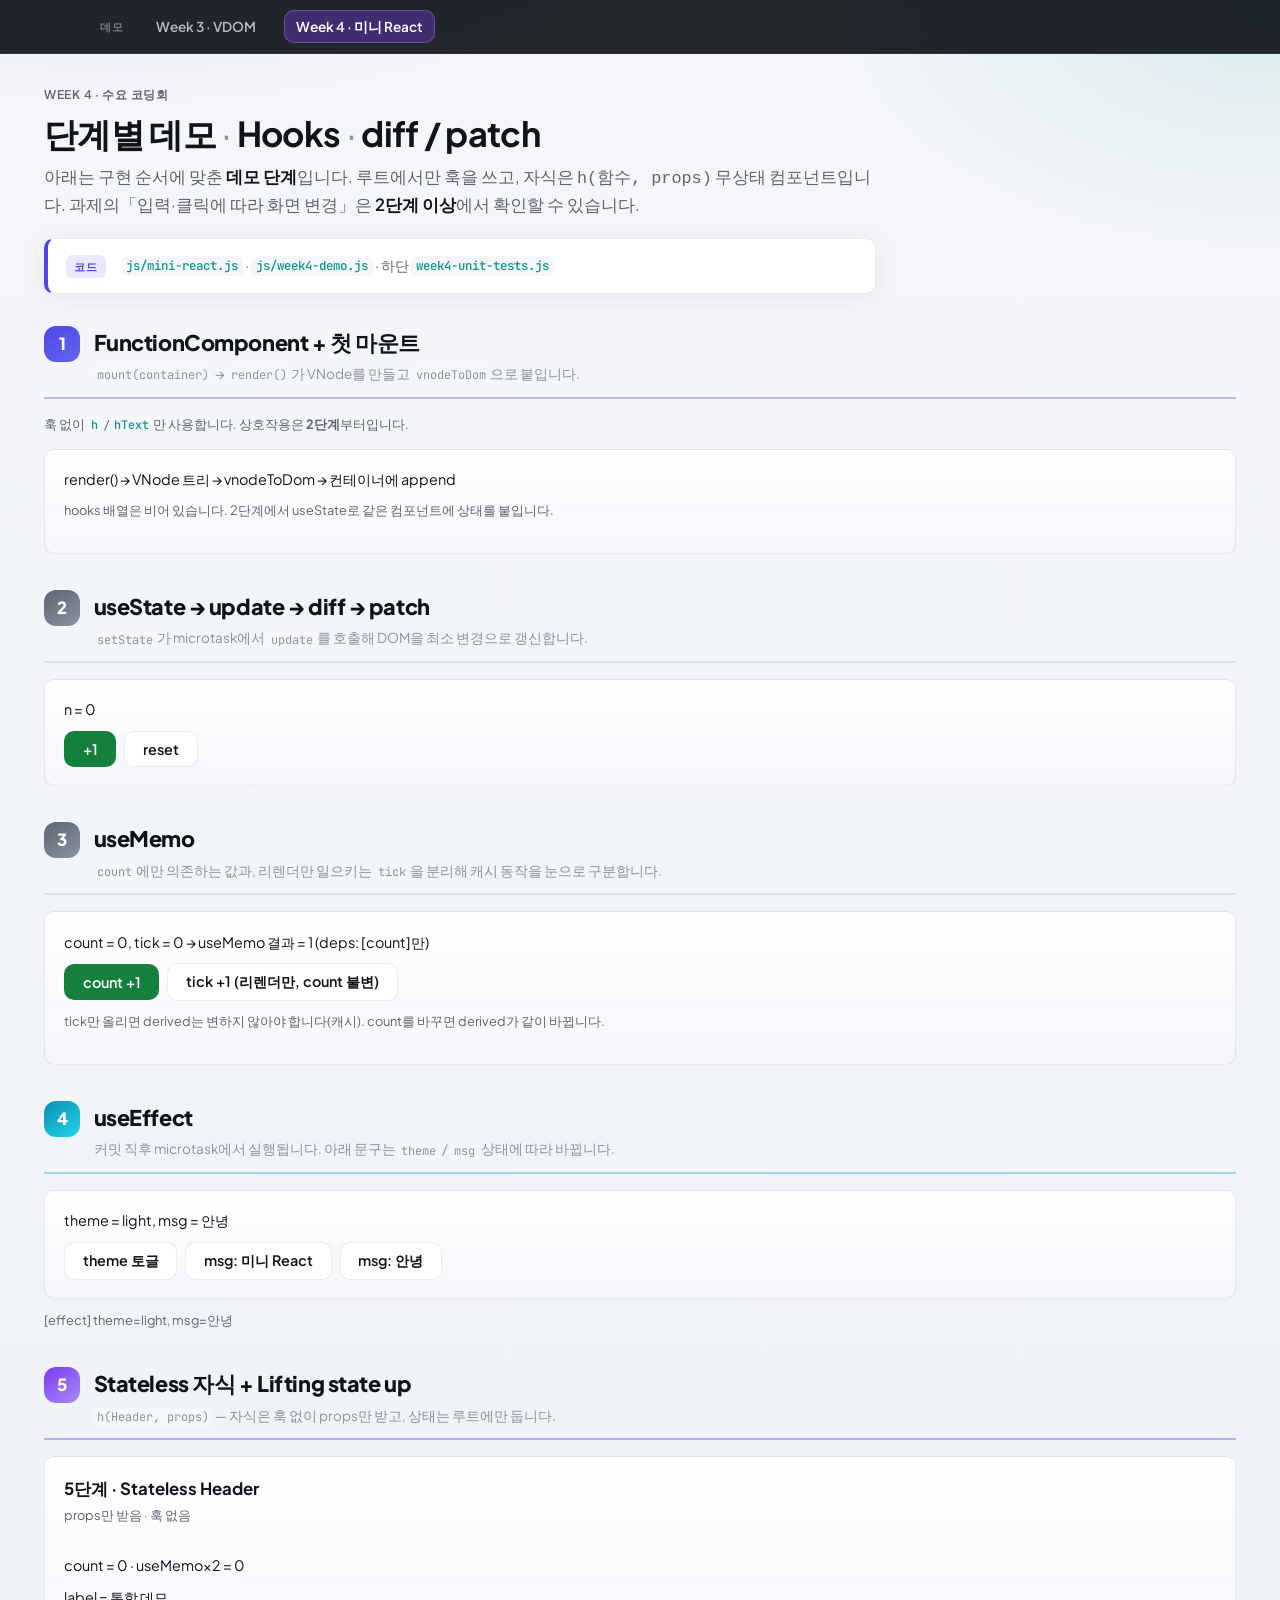
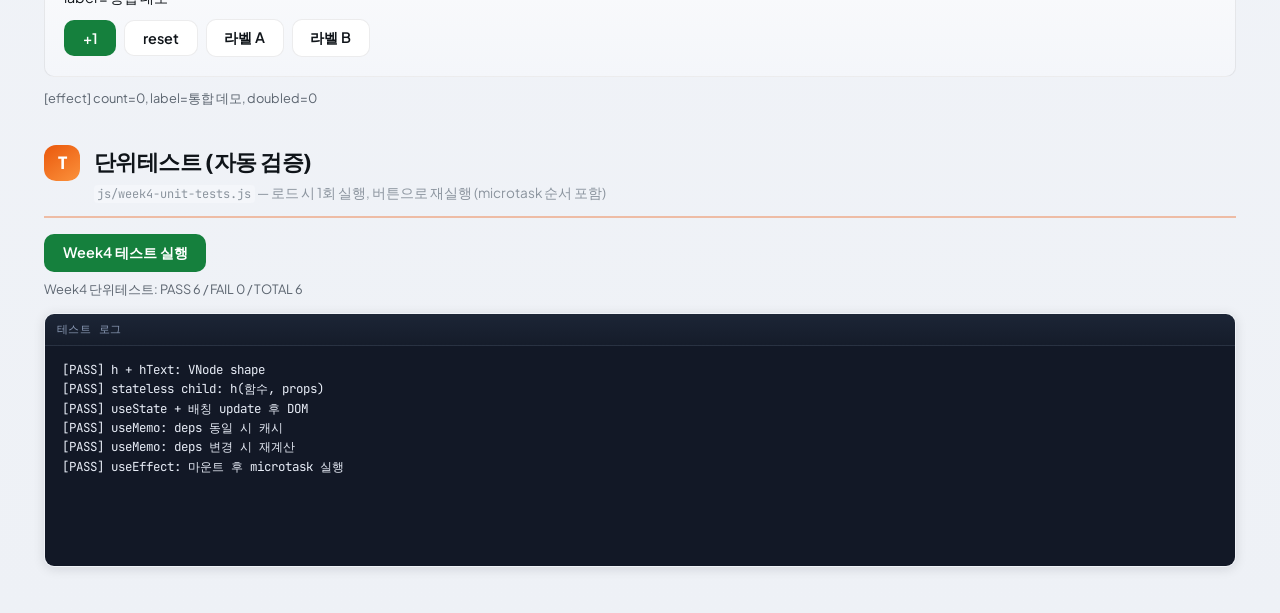
==== week4.html @ 01858be6 "feat(week4): 미니 React 레이어, 문서 분리, week4 페이지 - docs를 week03-vdom / week04-mini-react로 정리하고 study-guid" ====
<!DOCTYPE html>
<!--
  Week 4 전용 페이지 — 단계별 데모 + 단위테스트
  스크립트: vdom → diff → patch → mini-react → week4-demo → week4-unit-tests
-->
<html lang="ko">
  <head>
    <meta charset="UTF-8" />
    <meta name="viewport" content="width=device-width, initial-scale=1.0" />
    <title>Week 4 · 미니 React (단계별 데모)</title>
    <link rel="preconnect" href="https://fonts.googleapis.com" />
    <link rel="preconnect" href="https://fonts.gstatic.com" crossorigin />
    <link
      href="https://fonts.googleapis.com/css2?family=JetBrains+Mono:wght@400;500&family=Plus+Jakarta+Sans:wght@400;500;600;700&display=swap"
      rel="stylesheet"
    />
    <link rel="stylesheet" href="css/base.css" />
  </head>
  <body>
    <nav class="site-nav" aria-label="주차 데모 이동">
      <div class="site-nav__inner">
        <span class="site-nav__label">데모</span>
        <a href="index.html" class="site-nav__link">Week 3 · VDOM</a>
        <a href="week4.html" class="site-nav__link site-nav__link--current" aria-current="page">Week 4 · 미니 React</a>
      </div>
    </nav>

    <main class="page">
      <header class="page-head">
        <p class="eyebrow">Week 4 · 수요 코딩회</p>
        <h1 class="page-title">단계별 데모 <span class="page-title__sep">·</span> Hooks <span class="page-title__sep">·</span> diff / patch</h1>
        <p class="page-lead">
          아래는 구현 순서에 맞춘 <strong>데모 단계</strong>입니다. 루트에서만 훅을 쓰고, 자식은
          <code>h(함수, props)</code> 무상태 컴포넌트입니다. 과제의「입력·클릭에 따라 화면 변경」은
          <strong>2단계 이상</strong>에서 확인할 수 있습니다.
        </p>
        <div class="hint-card" role="note">
          <span class="hint-card__tag">코드</span>
          <p class="hint-card__text">
            <code>js/mini-react.js</code> · <code>js/week4-demo.js</code> · 하단 <code>week4-unit-tests.js</code>
          </p>
        </div>
      </header>

      <!-- 1단계: 마운트 (훅 없음) -->
      <section class="demo-phase" data-w4="1" aria-labelledby="heading-w4-1">
        <header class="demo-phase__header demo-phase__header--accent-1">
          <span class="demo-phase__badge" aria-hidden="true">1</span>
          <div class="demo-phase__headings">
            <h2 class="demo-phase__title" id="heading-w4-1">FunctionComponent + 첫 마운트</h2>
            <p class="demo-phase__desc">
              <code>mount(container)</code> → <code>render()</code>가 VNode를 만들고 <code>vnodeToDom</code>으로 붙입니다.
            </p>
          </div>
        </header>
        <p class="demo-phase__note panel-note">
          훅 없이 <code>h</code> / <code>hText</code>만 사용합니다. 상호작용은 <strong>2단계</strong>부터입니다.
        </p>
        <div id="container-week4-1-mount" class="sample-box week4-mount"></div>
      </section>

      <!-- 2단계: useState -->
      <section class="demo-phase" data-w4="2" aria-labelledby="heading-w4-2">
        <header class="demo-phase__header demo-phase__header--accent-2">
          <span class="demo-phase__badge" aria-hidden="true">2</span>
          <div class="demo-phase__headings">
            <h2 class="demo-phase__title" id="heading-w4-2">useState → update → diff → patch</h2>
            <p class="demo-phase__desc">
              <code>setState</code>가 microtask에서 <code>update</code>를 호출해 DOM을 최소 변경으로 갱신합니다.
            </p>
          </div>
        </header>
        <div id="container-week4-2-mount" class="sample-box week4-mount"></div>
      </section>

      <!-- 3단계: useMemo -->
      <section class="demo-phase" data-w4="3" aria-labelledby="heading-w4-3">
        <header class="demo-phase__header demo-phase__header--accent-3">
          <span class="demo-phase__badge" aria-hidden="true">3</span>
          <div class="demo-phase__headings">
            <h2 class="demo-phase__title" id="heading-w4-3">useMemo</h2>
            <p class="demo-phase__desc">
              <code>count</code>에만 의존하는 값과, 리렌더만 일으키는 <code>tick</code>을 분리해 캐시 동작을 눈으로 구분합니다.
            </p>
          </div>
        </header>
        <div id="container-week4-3-mount" class="sample-box week4-mount"></div>
      </section>

      <!-- 4단계: useEffect -->
      <section class="demo-phase" data-w4="4" aria-labelledby="heading-w4-4">
        <header class="demo-phase__header demo-phase__header--accent-4">
          <span class="demo-phase__badge" aria-hidden="true">4</span>
          <div class="demo-phase__headings">
            <h2 class="demo-phase__title" id="heading-w4-4">useEffect</h2>
            <p class="demo-phase__desc">
              커밋 직후 microtask에서 실행됩니다. 아래 문구는 <code>theme</code> / <code>msg</code> 상태에 따라 바뀝니다.
            </p>
          </div>
        </header>
        <div id="container-week4-4-mount" class="sample-box week4-mount"></div>
        <p id="output-week4-4-effect" class="panel-note week4-effect-line" aria-live="polite"></p>
      </section>

      <!-- 5단계: 무상태 자식 + 통합 -->
      <section class="demo-phase" data-w4="5" aria-labelledby="heading-w4-5">
        <header class="demo-phase__header demo-phase__header--accent-patch">
          <span class="demo-phase__badge" aria-hidden="true">5</span>
          <div class="demo-phase__headings">
            <h2 class="demo-phase__title" id="heading-w4-5">Stateless 자식 + Lifting state up</h2>
            <p class="demo-phase__desc">
              <code>h(Header, props)</code> — 자식은 훅 없이 props만 받고, 상태는 루트에만 둡니다.
            </p>
          </div>
        </header>
        <div id="container-week4-5-mount" class="sample-box week4-mount"></div>
        <p id="output-week4-5-effect" class="panel-note week4-effect-line" aria-live="polite"></p>
      </section>

      <!-- 단위테스트 -->
      <section class="demo-phase demo-phase--week4-tests" data-w4="tests" aria-labelledby="heading-w4-tests">
        <header class="demo-phase__header demo-phase__header--accent-5">
          <span class="demo-phase__badge" aria-hidden="true">T</span>
          <div class="demo-phase__headings">
            <h2 class="demo-phase__title" id="heading-w4-tests">단위테스트 (자동 검증)</h2>
            <p class="demo-phase__desc">
              <code>js/week4-unit-tests.js</code> — 로드 시 1회 실행, 버튼으로 재실행 (microtask 순서 포함)
            </p>
          </div>
        </header>
        <div class="phase5-toolbar">
          <button type="button" id="control-phase-7-run" class="btn-phase5 btn-phase5--primary">
            Week4 테스트 실행
          </button>
        </div>
        <p id="output-phase-7-status" class="panel-note" aria-live="polite"></p>
        <div class="code-wrap code-wrap--grow">
          <div class="code-wrap__bar">
            <span class="code-wrap__label">테스트 로그</span>
          </div>
          <pre id="output-phase-7-log" class="code-block code-block--tall"></pre>
        </div>
      </section>
    </main>

    <script src="js/vdom.js"></script>
    <script src="js/diff.js"></script>
    <script src="js/patch.js"></script>
    <script src="js/mini-react.js"></script>
    <script src="js/week4-demo.js"></script>
    <script src="js/week4-unit-tests.js"></script>
  </body>
</html>
---- css/base.css ----
/* =============================================================================
   base.css — 데모 UI (VDOM 로직과 무관)
   ============================================================================= */

/* 상단 주차 네비 (index.html ↔ week4.html) */
.site-nav {
  position: sticky;
  top: 0;
  z-index: 50;
  background: rgba(15, 20, 25, 0.92);
  backdrop-filter: blur(10px);
  border-bottom: 1px solid rgba(255, 255, 255, 0.06);
}

.site-nav__inner {
  max-width: 1120px;
  margin: 0 auto;
  padding: 0.65rem 1.25rem;
  display: flex;
  flex-wrap: wrap;
  align-items: center;
  gap: 0.5rem 1rem;
}

.site-nav__label {
  font-size: 0.7rem;
  font-weight: 600;
  letter-spacing: 0.08em;
  text-transform: uppercase;
  color: rgba(232, 237, 247, 0.45);
  margin-right: 0.25rem;
}

.site-nav__link {
  font-family: var(--font-sans);
  font-size: 0.85rem;
  font-weight: 600;
  color: rgba(232, 237, 247, 0.75);
  text-decoration: none;
  padding: 0.35rem 0.75rem;
  border-radius: var(--radius-sm);
  transition: color 0.15s ease, background 0.15s ease;
}

.site-nav__link:hover {
  color: #fff;
  background: rgba(255, 255, 255, 0.06);
}

.site-nav__link--current {
  color: #fff;
  background: rgba(124, 58, 237, 0.35);
  box-shadow: inset 0 0 0 1px rgba(167, 139, 250, 0.35);
}

:root {
  --font-sans: "Plus Jakarta Sans", system-ui, -apple-system, "Segoe UI", sans-serif;
  --font-mono: "JetBrains Mono", ui-monospace, "Cascadia Code", monospace;

  --bg0: #0f1419;
  --bg1: #161d27;
  --surface: #ffffff;
  --surface-soft: #f4f6fa;
  --border: rgba(15, 20, 25, 0.08);
  --text: #0f1419;
  --muted: #5c6570;
  --muted2: #8b949e;

  --accent-1: #4f46e5;
  --accent-1-soft: rgba(79, 70, 229, 0.12);
  --accent-2: #0d9488;
  --accent-2-soft: rgba(13, 148, 136, 0.12);
  --accent-3: #c026d3;
  --accent-3-soft: rgba(192, 38, 211, 0.1);
  --accent-4: #0891b2;
  --accent-4-soft: rgba(8, 145, 178, 0.12);
  --accent-5: #ea580c;
  --accent-5-soft: rgba(234, 88, 12, 0.1);
  --accent-patch: #7c3aed;
  --accent-patch-soft: rgba(124, 58, 237, 0.12);
  --accent-workshop: #15803d;
  --accent-workshop-soft: rgba(21, 128, 61, 0.12);

  --code-bg: #121826;
  --code-fg: #e8edf7;
  --code-muted: #8b9ab5;
  --radius: 14px;
  --radius-sm: 10px;
  --shadow: 0 4px 24px rgba(15, 20, 25, 0.06);
  --shadow-lg: 0 20px 50px rgba(15, 20, 25, 0.08);
}

*,
*::before,
*::after {
  box-sizing: border-box;
}

html {
  -webkit-font-smoothing: antialiased;
  -moz-osx-font-smoothing: grayscale;
}

body {
  margin: 0;
  font-family: var(--font-sans);
  line-height: 1.55;
  color: var(--text);
  min-height: 100vh;
  background:
    radial-gradient(1200px 600px at 10% -10%, rgba(79, 70, 229, 0.14), transparent 55%),
    radial-gradient(900px 500px at 100% 0%, rgba(13, 148, 136, 0.12), transparent 50%),
    linear-gradient(180deg, var(--surface-soft) 0%, #eef1f6 100%);
}

/* 화면이 넓을수록 본문·3열 카드가 더 넓게 쓰이도록(좌우 여백만 vw 로 살짝 유지) */
.page {
  width: 100%;
  max-width: 1600px;
  margin: 0 auto;
  padding: 2rem clamp(1rem, 3.5vw, 2.75rem) 3rem;
  box-sizing: border-box;
}

/* ——— 헤더 ——— */
.page-head {
  margin-bottom: 2rem;
}

/* ========== 단계 섹션 (demo-phase) ========== */
.demo-phase {
  margin-bottom: 2.25rem;
}

.demo-phase:last-child {
  margin-bottom: 0;
}

.demo-phase__header {
  display: flex;
  align-items: flex-start;
  gap: 0.85rem;
  margin-bottom: 1rem;
  padding-bottom: 0.75rem;
  border-bottom: 2px solid var(--border);
}

.demo-phase__header--accent-1 {
  border-bottom-color: rgba(79, 70, 229, 0.35);
}

.demo-phase__header--accent-4 {
  border-bottom-color: rgba(8, 145, 178, 0.35);
}

.demo-phase__header--accent-5 {
  border-bottom-color: rgba(234, 88, 12, 0.35);
}

.demo-phase__header--accent-patch {
  border-bottom-color: rgba(124, 58, 237, 0.4);
}

.demo-phase__badge {
  display: flex;
  align-items: center;
  justify-content: center;
  width: 2.25rem;
  height: 2.25rem;
  border-radius: 12px;
  font-size: 1.05rem;
  font-weight: 800;
  color: #fff;
  flex-shrink: 0;
  background: linear-gradient(145deg, var(--muted), var(--muted2));
}

.demo-phase__header--accent-1 .demo-phase__badge {
  background: linear-gradient(145deg, var(--accent-1), #6366f1);
}

.demo-phase__header--accent-4 .demo-phase__badge {
  background: linear-gradient(145deg, var(--accent-4), #22d3ee);
}

.demo-phase__header--accent-5 .demo-phase__badge {
  background: linear-gradient(145deg, var(--accent-5), #fb923c);
}

.demo-phase__header--accent-patch .demo-phase__badge {
  background: linear-gradient(145deg, var(--accent-patch), #a78bfa);
}

.demo-phase__header--accent-workshop {
  border-bottom-color: rgba(21, 128, 61, 0.35);
}

.demo-phase__header--accent-workshop .demo-phase__badge {
  background: linear-gradient(145deg, var(--accent-workshop), #22c55e);
}

.demo-phase__title {
  margin: 0;
  font-size: 1.35rem;
  font-weight: 800;
  letter-spacing: -0.02em;
  color: var(--bg0);
}

.demo-phase__desc {
  margin: 0.25rem 0 0;
  font-size: 0.85rem;
  color: var(--muted2);
}

.demo-phase__desc code {
  font-family: var(--font-mono);
  font-size: 0.88em;
  background: var(--surface-soft);
  padding: 0.06em 0.32em;
  border-radius: 4px;
}

.demo-phase__note {
  margin-top: 0;
  margin-bottom: 0.85rem;
}

.demo-phase__grid {
  margin-top: 0;
}

.panel__title--sub {
  margin: 0 0 0.5rem;
  font-size: 0.95rem;
  font-weight: 700;
  color: #334155;
}

.phase4-toolbar {
  display: flex;
  flex-wrap: wrap;
  gap: 0.65rem;
  margin-bottom: 0.65rem;
}

.btn-phase4 {
  font-family: var(--font-sans);
  font-size: 0.88rem;
  font-weight: 600;
  padding: 0.5rem 1rem;
  border-radius: var(--radius-sm);
  border: 1px solid var(--border);
  background: var(--surface);
  color: var(--text);
  cursor: pointer;
  transition: background 0.15s, border-color 0.15s;
}

.btn-phase4:hover {
  background: var(--surface-soft);
}

.btn-phase4--primary {
  background: var(--accent-patch);
  border-color: transparent;
  color: #fff;
}

.btn-phase4--primary:hover {
  filter: brightness(1.06);
}

.phase4-status {
  min-height: 1.35rem;
  font-size: 0.85rem;
  color: var(--accent-patch);
  font-weight: 500;
}

.phase4-split {
  display: grid;
  grid-template-columns: minmax(0, 1fr) minmax(0, 1fr);
  gap: 1rem;
  align-items: stretch;
  margin-top: 0.35rem;
}

@media (max-width: 900px) {
  .phase4-split {
    grid-template-columns: 1fr;
  }
}

.phase4-split__visual {
  min-width: 0;
}

.phase4-split__html {
  min-width: 0;
  display: flex;
  flex-direction: column;
}

.phase4-split__html .code-wrap {
  flex: 1;
  min-height: 0;
  display: flex;
  flex-direction: column;
}

.phase4-split__html .code-block {
  flex: 1;
  max-height: min(38vh, 420px);
  min-height: 140px;
  overflow: auto;
}

.sample-box--patch-host {
  min-height: 120px;
  border-style: solid;
  border-color: var(--accent-patch-soft);
  box-shadow: inset 0 0 0 2px var(--accent-patch-soft);
  background: linear-gradient(135deg, #faf5ff 0%, var(--surface-soft) 100%);
}

/* ========== 5단계 워크숍 ========== */
.workshop-split {
  display: grid;
  grid-template-columns: 1fr 1fr;
  gap: 1.25rem;
  margin-bottom: 1rem;
}

@media (max-width: 960px) {
  .workshop-split {
    grid-template-columns: 1fr;
  }
}

.workshop-col__title {
  margin: 0 0 0.35rem;
  font-size: 1rem;
  font-weight: 700;
  color: var(--bg0);
}

.workshop-col__id {
  margin-top: 0;
  margin-bottom: 0.5rem;
  font-size: 0.75rem;
}

.workshop-real-mount {
  min-height: 140px;
  border-left: 4px solid var(--accent-workshop);
  background: linear-gradient(180deg, #f0fdf4 0%, #f4f6fa 100%);
}

.workshop-textarea {
  width: 100%;
  margin: 0;
  padding: 0.75rem 0.85rem;
  font-family: var(--font-mono);
  font-size: 0.75rem;
  line-height: 1.5;
  border: 1px solid var(--border);
  border-radius: var(--radius-sm);
  resize: vertical;
  min-height: 12rem;
  background: var(--code-bg);
  color: var(--code-fg);
  tab-size: 2;
}

.phase5-toolbar {
  display: flex;
  flex-wrap: wrap;
  gap: 0.65rem;
  margin-bottom: 0.5rem;
}

.btn-phase5 {
  font-family: var(--font-sans);
  font-size: 0.9rem;
  font-weight: 600;
  padding: 0.5rem 1.1rem;
  border-radius: var(--radius-sm);
  border: 1px solid var(--border);
  background: var(--surface);
  color: var(--text);
  cursor: pointer;
  transition: opacity 0.15s, filter 0.15s;
}

.btn-phase5:hover:not(:disabled) {
  background: var(--surface-soft);
}

.btn-phase5:disabled {
  opacity: 0.45;
  cursor: not-allowed;
}

.btn-phase5--primary {
  background: var(--accent-workshop);
  border-color: transparent;
  color: #fff;
}

.btn-phase5--primary:hover:not(:disabled) {
  filter: brightness(1.05);
}

.phase5-status {
  min-height: 1.4rem;
  font-size: 0.88rem;
  color: var(--accent-workshop);
  font-weight: 600;
}

.eyebrow {
  margin: 0 0 0.5rem;
  font-size: 0.75rem;
  font-weight: 600;
  letter-spacing: 0.06em;
  text-transform: uppercase;
  color: var(--muted);
}

.page-title {
  margin: 0 0 0.65rem;
  font-size: clamp(1.65rem, 3.5vw, 2.15rem);
  font-weight: 700;
  letter-spacing: -0.02em;
  line-height: 1.2;
  color: var(--bg0);
}

.page-title__sep {
  font-weight: 500;
  color: var(--muted2);
}

.page-lead {
  margin: 0 0 1.25rem;
  max-width: 52rem;
  font-size: 1.05rem;
  color: var(--muted);
}

.page-lead strong {
  color: var(--text);
  font-weight: 600;
}

.hint-card {
  display: flex;
  flex-wrap: wrap;
  align-items: baseline;
  gap: 0.65rem 1rem;
  max-width: 52rem;
  padding: 0.9rem 1.15rem;
  background: var(--surface);
  border: 1px solid var(--border);
  border-radius: var(--radius-sm);
  box-shadow: var(--shadow);
  border-left: 4px solid var(--accent-1);
}

.hint-card__tag {
  flex-shrink: 0;
  font-size: 0.7rem;
  font-weight: 700;
  text-transform: uppercase;
  letter-spacing: 0.05em;
  color: var(--accent-1);
  background: var(--accent-1-soft);
  padding: 0.2rem 0.5rem;
  border-radius: 6px;
}

.hint-card__text {
  margin: 0;
  font-size: 0.9rem;
  color: var(--muted);
  flex: 1;
  min-width: 12rem;
}

.hint-card__text strong {
  color: var(--text);
  font-weight: 600;
}

.hint-card__text code {
  font-family: var(--font-mono);
  font-size: 0.86em;
  background: var(--surface-soft);
  padding: 0.12em 0.4em;
  border-radius: 5px;
  color: var(--accent-2);
  font-weight: 500;
}

/* ——— 그리드 ——— */
.grid {
  display: grid;
  gap: 1.35rem;
}

.grid--3 {
  grid-template-columns: repeat(3, minmax(0, 1fr));
  align-items: stretch;
}

@media (max-width: 1150px) {
  .grid--3 {
    grid-template-columns: 1fr;
  }
}

/* ——— 패널 ——— */
.panel {
  position: relative;
  background: var(--surface);
  border: 1px solid var(--border);
  border-radius: var(--radius);
  padding: 1.25rem 1.35rem 1.35rem;
  box-shadow: var(--shadow-lg);
  display: flex;
  flex-direction: column;
  min-height: 0;
}

.panel--accent-1 {
  border-top: 3px solid var(--accent-1);
}

.panel--accent-2 {
  border-top: 3px solid var(--accent-2);
}

.panel--accent-3 {
  border-top: 3px solid var(--accent-3);
}

.panel--accent-4 {
  border-top: 3px solid var(--accent-4);
}

.panel--accent-4 .step-pill {
  background: linear-gradient(145deg, var(--accent-4), #22d3ee);
}

.panel--accent-5 {
  border-top: 3px solid var(--accent-5);
}

.panel--accent-5 .step-pill {
  background: linear-gradient(145deg, var(--accent-5), #fb923c);
}

.phase2--wide {
  margin-top: 1.75rem;
}

.diff-toolbar {
  display: flex;
  flex-wrap: wrap;
  align-items: center;
  gap: 0.65rem 1rem;
  margin-bottom: 0.35rem;
}

.diff-toolbar__label {
  font-size: 0.8rem;
  font-weight: 600;
  color: var(--muted);
}

.diff-select {
  font-family: var(--font-sans);
  font-size: 0.88rem;
  padding: 0.45rem 2rem 0.45rem 0.65rem;
  border: 1px solid var(--border);
  border-radius: var(--radius-sm);
  background: var(--surface);
  color: var(--text);
  min-width: min(100%, 22rem);
  cursor: pointer;
}

.diff-help {
  margin-top: 0.35rem !important;
  margin-bottom: 0.85rem !important;
}

.diff-compare-grid {
  display: grid;
  grid-template-columns: repeat(3, minmax(0, 1fr));
  gap: 0.75rem;
  align-items: stretch;
}

@media (max-width: 1100px) {
  .diff-compare-grid {
    grid-template-columns: 1fr;
  }
}

.diff-compare-grid .code-wrap--diff {
  min-height: 0;
  display: flex;
  flex-direction: column;
}

.diff-compare-grid .code-wrap--diff .code-block--diff {
  flex: 1;
  min-height: 160px;
}

.code-wrap--diff .code-block--diff {
  max-height: min(42vh, 480px);
  min-height: 200px;
}

.panel__head {
  display: flex;
  align-items: flex-start;
  gap: 0.85rem;
  margin-bottom: 1rem;
}

.step-pill {
  display: flex;
  align-items: center;
  justify-content: center;
  width: 2rem;
  height: 2rem;
  border-radius: 10px;
  font-size: 0.95rem;
  font-weight: 700;
  color: #fff;
  flex-shrink: 0;
}

.panel--accent-1 .step-pill {
  background: linear-gradient(145deg, var(--accent-1), #6366f1);
}

.panel--accent-2 .step-pill {
  background: linear-gradient(145deg, var(--accent-2), #14b8a6);
}

.panel--accent-3 .step-pill {
  background: linear-gradient(145deg, var(--accent-3), #d946ef);
}

.panel__titles {
  min-width: 0;
}

.panel__title {
  margin: 0;
  font-size: 1.05rem;
  font-weight: 700;
  letter-spacing: -0.02em;
  color: var(--bg0);
}

.panel__subtitle {
  margin: 0.2rem 0 0;
  font-size: 0.8rem;
  color: var(--muted2);
}

.panel__subtitle code {
  font-family: var(--font-mono);
  font-size: 0.92em;
  background: var(--surface-soft);
  padding: 0.1em 0.35em;
  border-radius: 4px;
  color: var(--muted);
}

.panel-note {
  margin: 0 0 0.9rem;
  font-size: 0.8rem;
  line-height: 1.5;
  color: var(--muted);
}

.panel-note code {
  font-family: var(--font-mono);
  font-size: 0.92em;
  background: var(--surface-soft);
  padding: 0.08em 0.32em;
  border-radius: 4px;
  color: var(--accent-2);
  font-weight: 500;
}

/* ——— 샘플 박스 ——— */
.sample-box {
  flex: 1;
  margin-top: 0;
  border: 1px solid var(--border);
  border-radius: var(--radius-sm);
  padding: 1.15rem 1.2rem;
  background: linear-gradient(180deg, #ffffff 0%, var(--surface-soft) 100%);
  box-shadow: inset 0 1px 0 rgba(255, 255, 255, 0.9);
}

.sample-box .title {
  margin: 0 0 0.5rem;
  font-size: 1.2rem;
  font-weight: 700;
  letter-spacing: -0.02em;
  color: var(--bg0);
}

.sample-box .desc {
  margin: 0 0 0.85rem;
  color: var(--muted);
  font-size: 0.95rem;
}

.sample-box .hl {
  background: linear-gradient(180deg, #fef9c3, #fde047);
  padding: 0.05em 0.2em;
  border-radius: 4px;
  font-weight: 500;
  color: var(--bg0);
}

.sample-box .link {
  color: var(--accent-1);
  font-weight: 600;
  text-decoration: none;
  border-bottom: 1px solid rgba(79, 70, 229, 0.35);
  transition: border-color 0.15s, color 0.15s;
}

.sample-box .link:hover {
  color: #4338ca;
  border-bottom-color: #4338ca;
}

.sample-box .list {
  margin: 0 0 0.75rem;
  padding-left: 1.25rem;
  color: var(--text);
  font-size: 0.95rem;
}

.sample-box .list li {
  margin-bottom: 0.25rem;
}

.sample-box .empty {
  min-height: 6px;
  margin-top: 0.35rem;
  border-radius: 4px;
  background: repeating-linear-gradient(
    -45deg,
    var(--border),
    var(--border) 2px,
    transparent 2px,
    transparent 5px
  );
}

/* VNode 로만 다시 만든 subtree — 시각적으로 구분 */
.sample-box--from-vnode {
  border-left: 4px solid var(--accent-4);
  background: linear-gradient(180deg, #ecfeff 0%, #f4f6fa 100%);
  box-shadow: inset 0 0 0 1px var(--accent-4-soft);
}

.sample-box--from-vnode .link {
  color: var(--accent-4);
  border-bottom-color: rgba(8, 145, 178, 0.4);
}

/* ——— 코드 블록 래퍼 ——— */
.code-wrap {
  margin-bottom: 0.85rem;
  border-radius: var(--radius-sm);
  overflow: hidden;
  border: 1px solid rgba(255, 255, 255, 0.06);
  box-shadow: 0 2px 12px rgba(15, 20, 25, 0.12);
}

.code-wrap:last-child {
  margin-bottom: 0;
}

.code-wrap--grow {
  flex: 1;
  display: flex;
  flex-direction: column;
  min-height: 0;
  margin-bottom: 0;
}

.code-wrap--grow .code-block {
  flex: 1;
  min-height: 220px;
}

.code-wrap__bar {
  display: flex;
  align-items: center;
  justify-content: space-between;
  gap: 0.5rem;
  padding: 0.4rem 0.75rem 0.45rem;
  background: linear-gradient(180deg, #1c2536 0%, #151c2a 100%);
  border-bottom: 1px solid rgba(255, 255, 255, 0.06);
}

.code-wrap__label {
  font-family: var(--font-mono);
  font-size: 0.68rem;
  font-weight: 500;
  letter-spacing: 0.04em;
  text-transform: uppercase;
  color: var(--code-muted);
}

.code-wrap__hint {
  font-size: 0.65rem;
  color: rgba(139, 154, 181, 0.65);
}

.code-block {
  margin: 0;
  padding: 0.85rem 1rem;
  background: var(--code-bg);
  color: var(--code-fg);
  font-family: var(--font-mono);
  font-size: 0.72rem;
  line-height: 1.55;
  white-space: pre;
  overflow: auto;
  tab-size: 2;
}

.code-block--sm {
  max-height: 200px;
}

.code-block--tall {
  max-height: min(52vh, 560px);
}

/* 스크롤바 (WebKit) */
.code-block::-webkit-scrollbar {
  width: 8px;
  height: 8px;
}

.code-block::-webkit-scrollbar-track {
  background: rgba(0, 0, 0, 0.2);
}

.code-block::-webkit-scrollbar-thumb {
  background: rgba(255, 255, 255, 0.15);
  border-radius: 4px;
}

.code-block::-webkit-scrollbar-thumb:hover {
  background: rgba(255, 255, 255, 0.22);
}

.panel--accent-3 .code-wrap--grow {
  flex: 1;
}

.panel--accent-3 {
  min-height: 520px;
}

@media (min-width: 1280px) {
  .code-block {
    font-size: 0.78rem;
    padding: 0.9rem 1.05rem;
  }
}

@media (max-width: 1150px) {
  .panel--accent-3 {
    min-height: 0;
  }

  .code-block--tall {
    max-height: 360px;
  }
}

/* Week 4 — 미니 React 데모 */
.week4-mount {
  margin-top: 0.5rem;
}

.week4-app {
  display: flex;
  flex-direction: column;
  gap: 0.65rem;
}

.week4-panel__head {
  margin: 0 0 0.25rem;
}

.week4-panel__title {
  margin: 0 0 0.25rem;
  font-size: 1.05rem;
}

.week4-line {
  margin: 0;
  font-size: 0.9rem;
}

.week4-toolbar {
  display: flex;
  flex-wrap: wrap;
  gap: 0.5rem;
  align-items: center;
}

.week4-tests-heading {
  margin: 1.25rem 0 0.35rem;
  font-size: 0.95rem;
  font-weight: 600;
  color: var(--muted);
}

.week4-effect-line {
  margin-top: 0.75rem;
  min-height: 1.25rem;
}

.demo-phase--week4-tests {
  margin-top: 0.5rem;
}
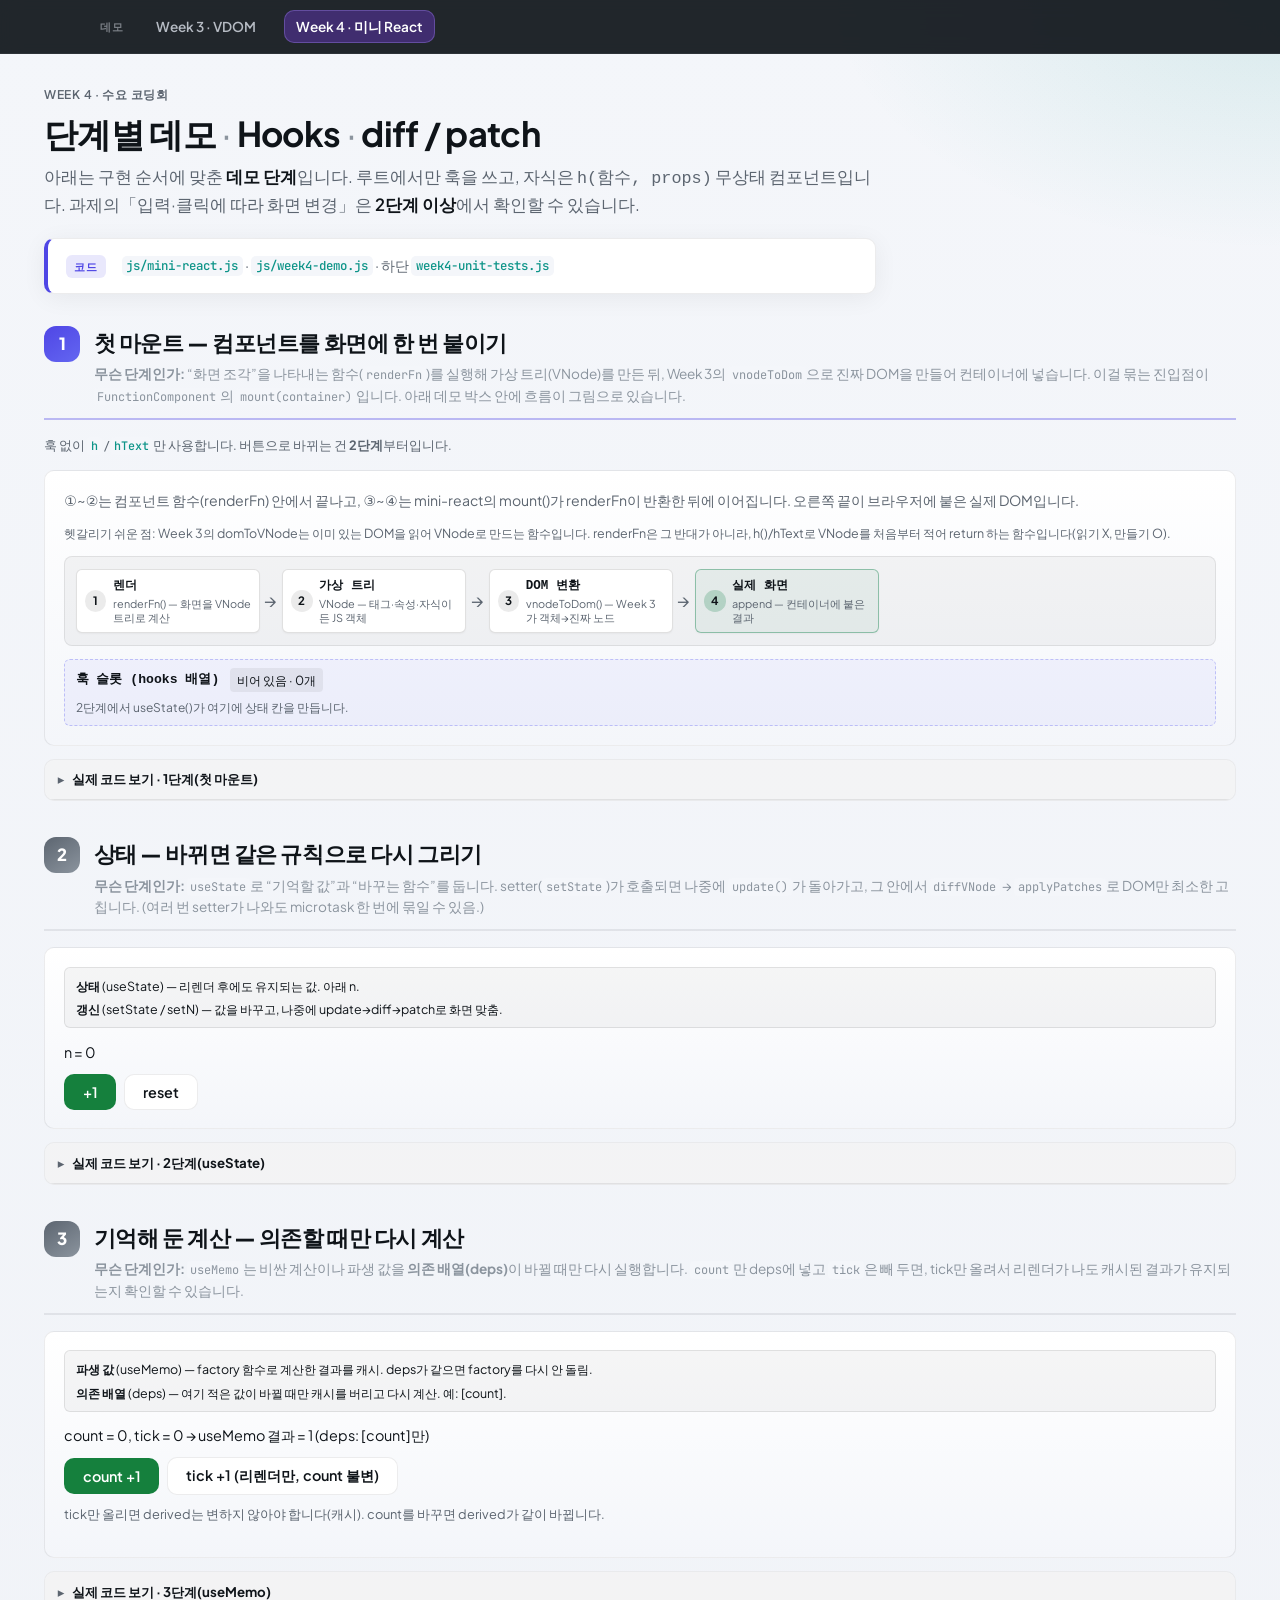
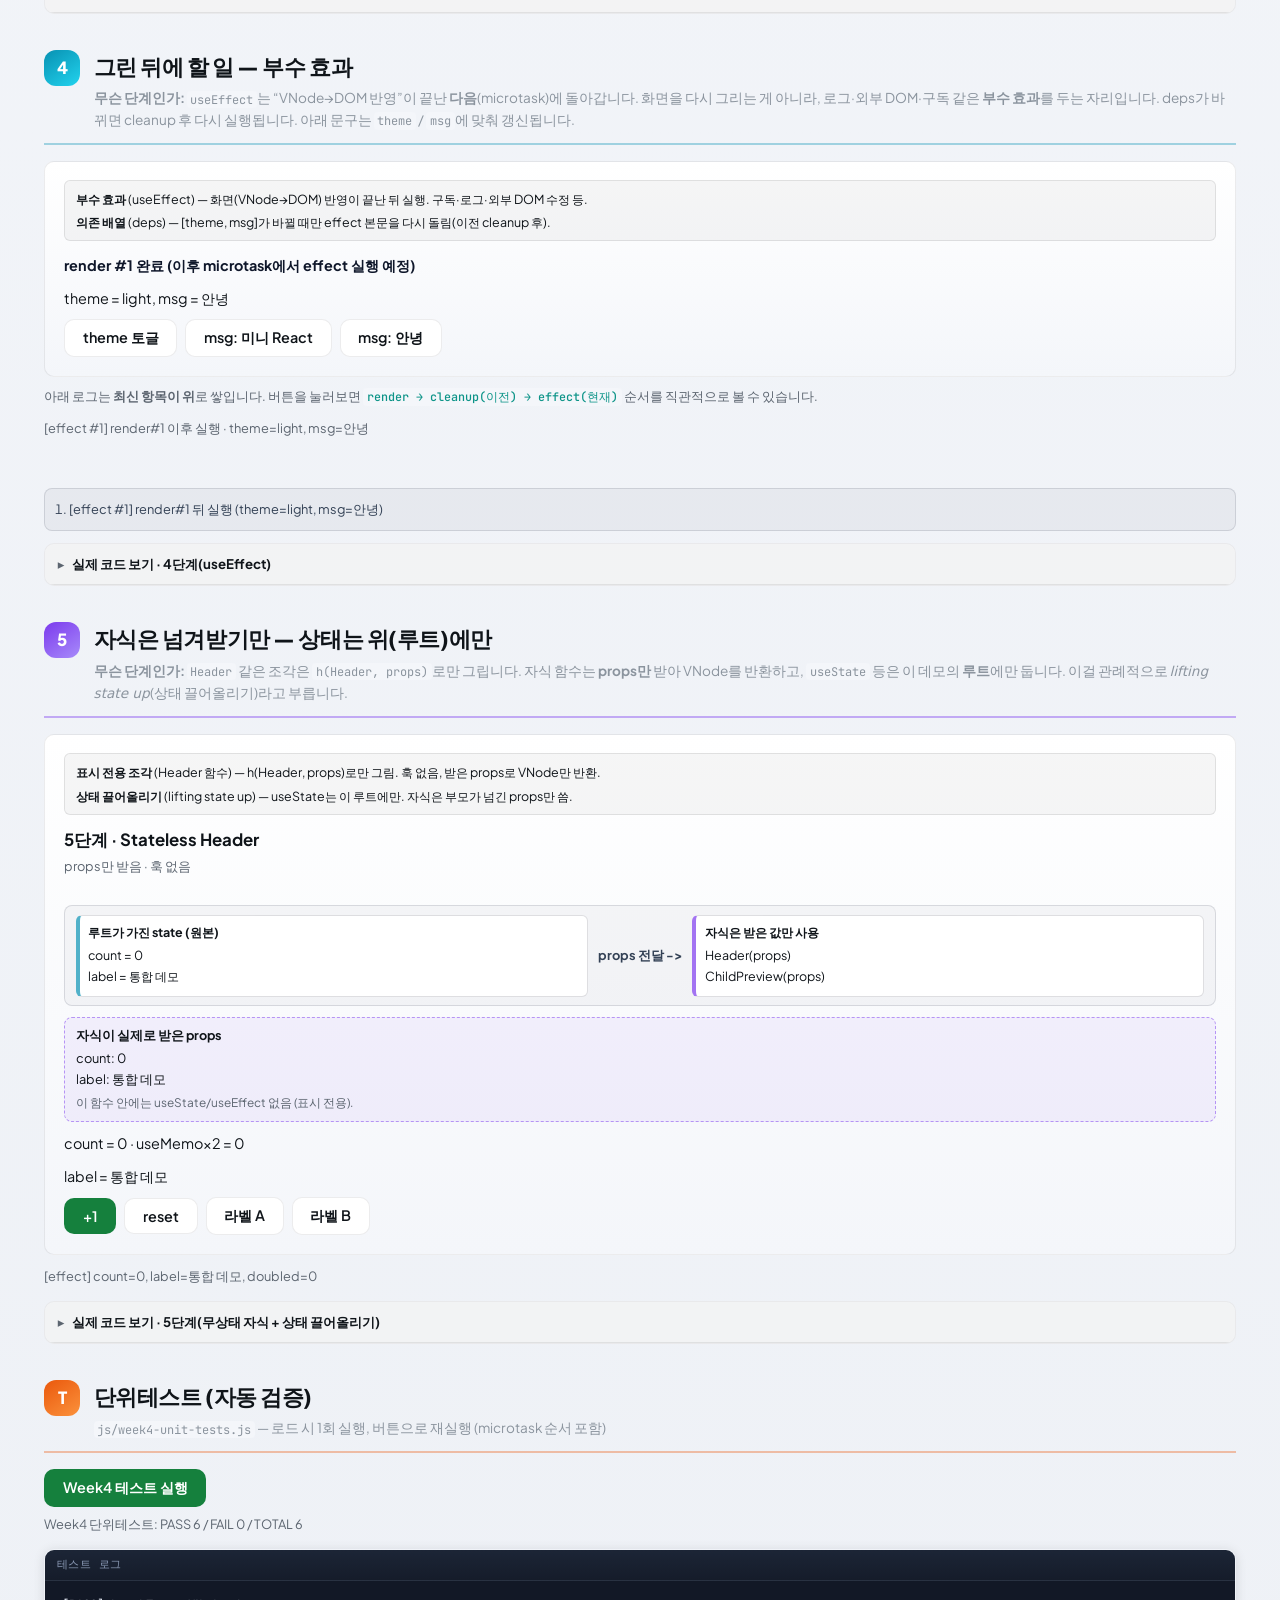
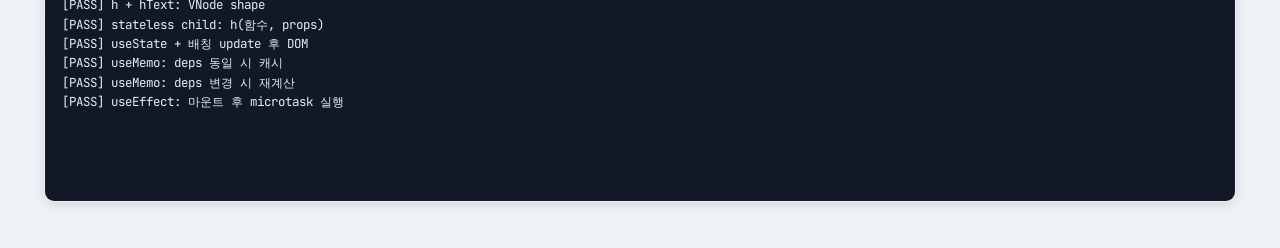
==== commit 0c39c71f: "feat: refine week4 presentation docs and demo flow Polish the beginner presentation script and suppo" ====
--- a/week4.html
+++ b/week4.html
@@ -47,16 +47,50 @@
         <header class="demo-phase__header demo-phase__header--accent-1">
           <span class="demo-phase__badge" aria-hidden="true">1</span>
           <div class="demo-phase__headings">
-            <h2 class="demo-phase__title" id="heading-w4-1">FunctionComponent + 첫 마운트</h2>
-            <p class="demo-phase__desc">
-              <code>mount(container)</code> → <code>render()</code>가 VNode를 만들고 <code>vnodeToDom</code>으로 붙입니다.
+            <h2 class="demo-phase__title" id="heading-w4-1">첫 마운트 — 컴포넌트를 화면에 한 번 붙이기</h2>
+            <p class="demo-phase__desc">
+              <strong>무슨 단계인가:</strong> “화면 조각”을 나타내는 함수(<code>renderFn</code>)를 실행해 가상 트리(VNode)를 만든 뒤, Week 3의 <code>vnodeToDom</code>으로 진짜 DOM을 만들어 컨테이너에 넣습니다. 이걸 묶는 진입점이 <code>FunctionComponent</code>의 <code>mount(container)</code>입니다. 아래 데모 박스 안에 흐름이 그림으로 있습니다.
             </p>
           </div>
         </header>
         <p class="demo-phase__note panel-note">
-          훅 없이 <code>h</code> / <code>hText</code>만 사용합니다. 상호작용은 <strong>2단계</strong>부터입니다.
+          훅 없이 <code>h</code> / <code>hText</code>만 사용합니다. 버튼으로 바뀌는 건 <strong>2단계</strong>부터입니다.
         </p>
         <div id="container-week4-1-mount" class="sample-box week4-mount"></div>
+        <details class="week4-code-guide">
+          <summary>실제 코드 보기 · 1단계(첫 마운트)</summary>
+          <p class="panel-note week4-code-guide__note">
+            <strong>container</strong>는 서버에서 오는 값이 아니라, 이 페이지의 DOM에서
+            <code>document.getElementById('container-week4-1-mount')</code>로 찾은 div 요소입니다.
+            그 요소를 <code>mount(container)</code>에 넘겨서 첫 렌더 결과를 붙입니다.
+          </p>
+          <div class="code-wrap">
+            <div class="code-wrap__bar">
+              <span class="code-wrap__label">js/week4-demo.js (핵심)</span>
+            </div>
+            <pre class="code-block code-block--sm">mountIf(
+  document.getElementById('container-week4-1-mount'), // HTML에 있는 마운트 대상 div
+  function Week4Phase1() { // 렌더 함수(renderFn)
+    return h('div', { class: 'week4-app week4-app--phase1' }, [ /* ... */ ]); // VNode 트리 반환
+  }
+);
+            </pre>
+          </div>
+          <div class="code-wrap">
+            <div class="code-wrap__bar">
+              <span class="code-wrap__label">js/mini-react.js (핵심)</span>
+            </div>
+            <pre class="code-block code-block--sm">FunctionComponent.prototype.mount = function (container) {
+  this.container = container; // 이후 update에서도 같은 컨테이너 사용
+  activeComponent = this; // 지금 훅이 바라볼 컴포넌트 지정
+  var vnode = this.renderFn(); // renderFn 실행 -> 새 VNode
+  activeComponent = null; // 렌더 끝났으니 활성 표시 해제
+  container.replaceChildren(); // 컨테이너 비우기(첫 마운트)
+  var n = vnodeToDom(vnode); // VNode -> 실제 DOM 노드
+  if (n) container.appendChild(n); // 화면에 붙이기
+};</pre>
+          </div>
+        </details>
       </section>
 
       <!-- 2단계: useState -->
@@ -64,13 +98,43 @@
         <header class="demo-phase__header demo-phase__header--accent-2">
           <span class="demo-phase__badge" aria-hidden="true">2</span>
           <div class="demo-phase__headings">
-            <h2 class="demo-phase__title" id="heading-w4-2">useState → update → diff → patch</h2>
-            <p class="demo-phase__desc">
-              <code>setState</code>가 microtask에서 <code>update</code>를 호출해 DOM을 최소 변경으로 갱신합니다.
+            <h2 class="demo-phase__title" id="heading-w4-2">상태 — 바뀌면 같은 규칙으로 다시 그리기</h2>
+            <p class="demo-phase__desc">
+              <strong>무슨 단계인가:</strong> <code>useState</code>로 “기억할 값”과 “바꾸는 함수”를 둡니다. setter(<code>setState</code>)가 호출되면 나중에 <code>update()</code>가 돌아가고, 그 안에서 <code>diffVNode</code> → <code>applyPatches</code>로 DOM만 최소한 고칩니다. (여러 번 setter가 나와도 microtask 한 번에 묶일 수 있음.)
             </p>
           </div>
         </header>
         <div id="container-week4-2-mount" class="sample-box week4-mount"></div>
+        <details class="week4-code-guide">
+          <summary>실제 코드 보기 · 2단계(useState)</summary>
+          <p class="panel-note week4-code-guide__note">
+            버튼 클릭 → <code>setN</code> 호출 → <code>scheduleUpdate</code>가 microtask에 <code>update()</code> 예약 →
+            <code>diffVNode</code> / <code>applyPatches</code>로 최소 변경합니다.
+          </p>
+          <div class="code-wrap">
+            <div class="code-wrap__bar">
+              <span class="code-wrap__label">js/week4-demo.js (핵심)</span>
+            </div>
+            <pre class="code-block code-block--sm">var st = useState(0); // [값, setter]
+var n = st[0]; // 현재 상태값
+var setN = st[1]; // 상태 갱신 함수
+onClick: function () {
+  setN(function (x) { return x + 1; }); // 이전값 기반 +1
+};</pre>
+          </div>
+          <div class="code-wrap">
+            <div class="code-wrap__bar">
+              <span class="code-wrap__label">js/mini-react.js (핵심)</span>
+            </div>
+            <pre class="code-block code-block--sm">function useState(initial) {
+  var i = comp.hookIndex++; // 이번 렌더의 훅 슬롯 번호
+  if (!comp.hooks[i]) comp.hooks[i] = { type: 'state', value: initial }; // 첫 렌더 초기화
+  var hook = comp.hooks[i]; // 같은 슬롯 재사용
+  function setState(next) { hook.value = next; scheduleUpdate(comp); } // 값 갱신 + update 예약
+  return [hook.value, setState]; // [현재값, setter]
+}</pre>
+          </div>
+        </details>
       </section>
 
       <!-- 3단계: useMemo -->
@@ -78,13 +142,43 @@
         <header class="demo-phase__header demo-phase__header--accent-3">
           <span class="demo-phase__badge" aria-hidden="true">3</span>
           <div class="demo-phase__headings">
-            <h2 class="demo-phase__title" id="heading-w4-3">useMemo</h2>
-            <p class="demo-phase__desc">
-              <code>count</code>에만 의존하는 값과, 리렌더만 일으키는 <code>tick</code>을 분리해 캐시 동작을 눈으로 구분합니다.
+            <h2 class="demo-phase__title" id="heading-w4-3">기억해 둔 계산 — 의존할 때만 다시 계산</h2>
+            <p class="demo-phase__desc">
+              <strong>무슨 단계인가:</strong> <code>useMemo</code>는 비싼 계산이나 파생 값을 <strong>의존 배열(deps)</strong>이 바뀔 때만 다시 실행합니다. <code>count</code>만 deps에 넣고 <code>tick</code>은 빼 두면, tick만 올려서 리렌더가 나도 캐시된 결과가 유지되는지 확인할 수 있습니다.
             </p>
           </div>
         </header>
         <div id="container-week4-3-mount" class="sample-box week4-mount"></div>
+        <details class="week4-code-guide">
+          <summary>실제 코드 보기 · 3단계(useMemo)</summary>
+          <p class="panel-note week4-code-guide__note">
+            <code>derived</code>는 <code>[count]</code>가 바뀔 때만 다시 계산합니다.
+            <code>tick</code>만 바뀌면 리렌더는 나도 memo 값은 그대로입니다.
+          </p>
+          <div class="code-wrap">
+            <div class="code-wrap__bar">
+              <span class="code-wrap__label">js/week4-demo.js (핵심)</span>
+            </div>
+            <pre class="code-block code-block--sm">var derived = useMemo(
+  function () { return count * 10 + 1; }, // 계산식(factory)
+  [count] // count가 바뀔 때만 factory 재실행
+);</pre>
+          </div>
+          <div class="code-wrap">
+            <div class="code-wrap__bar">
+              <span class="code-wrap__label">js/mini-react.js (핵심)</span>
+            </div>
+            <pre class="code-block code-block--sm">function useMemo(factory, deps) {
+  var hook = comp.hooks[i]; // 이전 memo 슬롯
+  if (!hook || !shallowDepsEqual(hook.deps, deps)) { // 첫 렌더 또는 deps 변경
+    var computed = factory(); // 다시 계산
+    comp.hooks[i] = { type: 'memo', deps: deps, value: computed }; // 캐시 저장
+    return computed;
+  }
+  return hook.value; // deps 같으면 캐시 재사용
+}</pre>
+          </div>
+        </details>
       </section>
 
       <!-- 4단계: useEffect -->
@@ -92,14 +186,51 @@
         <header class="demo-phase__header demo-phase__header--accent-4">
           <span class="demo-phase__badge" aria-hidden="true">4</span>
           <div class="demo-phase__headings">
-            <h2 class="demo-phase__title" id="heading-w4-4">useEffect</h2>
-            <p class="demo-phase__desc">
-              커밋 직후 microtask에서 실행됩니다. 아래 문구는 <code>theme</code> / <code>msg</code> 상태에 따라 바뀝니다.
+            <h2 class="demo-phase__title" id="heading-w4-4">그린 뒤에 할 일 — 부수 효과</h2>
+            <p class="demo-phase__desc">
+              <strong>무슨 단계인가:</strong> <code>useEffect</code>는 “VNode→DOM 반영”이 끝난 <strong>다음</strong>(microtask)에 돌아갑니다. 화면을 다시 그리는 게 아니라, 로그·외부 DOM·구독 같은 <strong>부수 효과</strong>를 두는 자리입니다. deps가 바뀌면 cleanup 후 다시 실행됩니다. 아래 문구는 <code>theme</code> / <code>msg</code>에 맞춰 갱신됩니다.
             </p>
           </div>
         </header>
         <div id="container-week4-4-mount" class="sample-box week4-mount"></div>
+        <p class="panel-note week4-effect-tip">
+          아래 로그는 <strong>최신 항목이 위</strong>로 쌓입니다. 버튼을 눌러보면
+          <code>render → cleanup(이전) → effect(현재)</code> 순서를 직관적으로 볼 수 있습니다.
+        </p>
         <p id="output-week4-4-effect" class="panel-note week4-effect-line" aria-live="polite"></p>
+        <p id="output-week4-4-cleanup" class="panel-note week4-effect-line" aria-live="polite"></p>
+        <ol id="output-week4-4-timeline" class="week4-effect-timeline" aria-live="polite"></ol>
+        <details class="week4-code-guide">
+          <summary>실제 코드 보기 · 4단계(useEffect)</summary>
+          <p class="panel-note week4-code-guide__note">
+            effect 본문은 렌더 함수 안에서 등록만 하고, 실제 실행은
+            <code>flushEffects()</code>의 microtask에서 처리됩니다.
+          </p>
+          <div class="code-wrap">
+            <div class="code-wrap__bar">
+              <span class="code-wrap__label">js/week4-demo.js (핵심)</span>
+            </div>
+            <pre class="code-block code-block--sm">useEffect(function () {
+  var el = document.getElementById('output-week4-4-effect'); // 외부 DOM 참조
+  if (el) el.textContent = '[effect] theme=' + theme + ', msg=' + msg; // 부수 효과
+  return function () {}; // cleanup 자리
+}, [theme, msg]); // deps 바뀔 때만 다시 실행</pre>
+          </div>
+          <div class="code-wrap">
+            <div class="code-wrap__bar">
+              <span class="code-wrap__label">js/mini-react.js (핵심)</span>
+            </div>
+            <pre class="code-block code-block--sm">FunctionComponent.prototype.flushEffects = function () {
+  queueMicrotask(function () { // 커밋 직후 실행
+    if (hook.pendingRun) { // 이번에 돌아야 하는 effect만
+      if (hook.cleanup) hook.cleanup(); // 이전 cleanup 먼저
+      var ret = hook.fn(); // effect 본문 실행
+      if (typeof ret === 'function') hook.cleanup = ret; // 다음 cleanup 저장
+    }
+  });
+};</pre>
+          </div>
+        </details>
       </section>
 
       <!-- 5단계: 무상태 자식 + 통합 -->
@@ -107,14 +238,55 @@
         <header class="demo-phase__header demo-phase__header--accent-patch">
           <span class="demo-phase__badge" aria-hidden="true">5</span>
           <div class="demo-phase__headings">
-            <h2 class="demo-phase__title" id="heading-w4-5">Stateless 자식 + Lifting state up</h2>
-            <p class="demo-phase__desc">
-              <code>h(Header, props)</code> — 자식은 훅 없이 props만 받고, 상태는 루트에만 둡니다.
+            <h2 class="demo-phase__title" id="heading-w4-5">자식은 넘겨받기만 — 상태는 위(루트)에만</h2>
+            <p class="demo-phase__desc">
+              <strong>무슨 단계인가:</strong> <code>Header</code> 같은 조각은 <code>h(Header, props)</code>로만 그립니다. 자식 함수는 <strong>props만</strong> 받아 VNode를 반환하고, <code>useState</code> 등은 이 데모의 <strong>루트</strong>에만 둡니다. 이걸 관례적으로 <em>lifting state up</em>(상태 끌어올리기)라고 부릅니다.
             </p>
           </div>
         </header>
         <div id="container-week4-5-mount" class="sample-box week4-mount"></div>
         <p id="output-week4-5-effect" class="panel-note week4-effect-line" aria-live="polite"></p>
+        <details class="week4-code-guide">
+          <summary>실제 코드 보기 · 5단계(무상태 자식 + 상태 끌어올리기)</summary>
+          <p class="panel-note week4-code-guide__note">
+            자식 함수 <code>Header</code>는 props만 받고 VNode를 반환합니다.
+            상태는 루트(<code>Week4Phase5</code>)에만 두고 자식에게 props로 내려줍니다.
+          </p>
+          <div class="code-wrap">
+            <div class="code-wrap__bar">
+              <span class="code-wrap__label">js/week4-demo.js (핵심)</span>
+            </div>
+            <pre class="code-block code-block--sm">function Header(props) {
+  return h('header', { class: 'week4-panel__head' }, /* ... */); // props 기반 표시 전용
+}
+
+return h('div', { class: 'week4-app' }, [
+  h(Header, { title: '5단계 · Stateless Header', subtitle: 'props만 받음 · 훅 없음' }) // 자식 호출
+]);</pre>
+          </div>
+          <div class="code-wrap">
+            <div class="code-wrap__bar">
+              <span class="code-wrap__label">js/mini-react.js (핵심)</span>
+            </div>
+            <pre class="code-block code-block--sm">function h(type, props) {
+  var childArgs = Array.prototype.slice.call(arguments, 2); // 3번째 인자부터 children
+  props = props == null ? {} : assignProps({}, props); // props 정규화/복사
+
+  if (typeof type === 'function') { // 함수형 자식 컴포넌트 분기
+    var prev = activeComponent; // 부모 컨텍스트 저장
+    activeComponent = null; // 자식에서 훅 사용 차단
+    try { return type(props); } // 자식 함수 실행
+    finally { activeComponent = prev; } // 부모 컨텍스트 복구
+  }
+
+  return {
+    type: type, // 일반 태그 타입
+    props: props, // 속성
+    children: normalizeChildren(childArgs), // 자식 배열 정규화
+  };
+}</pre>
+          </div>
+        </details>
       </section>
 
       <!-- 단위테스트 -->
--- a/css/base.css
+++ b/css/base.css
@@ -909,6 +909,169 @@
   gap: 0.65rem;
 }
 
+/* 1단계: 마운트 파이프라인 (직관용) */
+.week4-app--phase1 {
+  gap: 0.85rem;
+}
+
+.week4-phase1-lead {
+  margin: 0;
+  font-size: 0.88rem;
+  line-height: 1.45;
+  color: var(--muted, #5c6570);
+}
+
+.week4-phase1-myth {
+  margin: 0;
+  font-size: 0.78rem;
+}
+
+.week4-pipeline {
+  display: flex;
+  flex-wrap: wrap;
+  align-items: center;
+  gap: 0.35rem 0.2rem;
+  padding: 0.75rem 0.65rem;
+  border-radius: 8px;
+  background: rgba(0, 0, 0, 0.04);
+  border: 1px solid rgba(0, 0, 0, 0.08);
+}
+
+.week4-pipeline__step {
+  display: grid;
+  grid-template-columns: auto 1fr;
+  grid-template-rows: auto auto;
+  column-gap: 0.4rem;
+  row-gap: 0.05rem;
+  align-items: center;
+  min-width: 5.5rem;
+  max-width: 11.5rem;
+  padding: 0.45rem 0.5rem;
+  border-radius: 6px;
+  background: var(--surface, #fff);
+  border: 1px solid rgba(0, 0, 0, 0.12);
+  box-shadow: 0 1px 2px rgba(0, 0, 0, 0.04);
+}
+
+.week4-pipeline__step--dom {
+  border-color: rgba(34, 139, 87, 0.45);
+  background: rgba(34, 139, 87, 0.06);
+}
+
+.week4-pipeline__step-num {
+  grid-row: 1 / span 2;
+  display: inline-flex;
+  align-items: center;
+  justify-content: center;
+  width: 1.35rem;
+  height: 1.35rem;
+  border-radius: 50%;
+  font-size: 0.72rem;
+  font-weight: 700;
+  background: rgba(0, 0, 0, 0.08);
+  color: var(--text, #1a1a1a);
+}
+
+.week4-pipeline__step--dom .week4-pipeline__step-num {
+  background: rgba(34, 139, 87, 0.25);
+}
+
+.week4-pipeline__step-title {
+  grid-column: 2;
+  grid-row: 1;
+  font-size: 0.78rem;
+  font-weight: 600;
+  font-family: ui-monospace, SFMono-Regular, Menlo, Consolas, monospace;
+}
+
+.week4-pipeline__step-sub {
+  grid-column: 2;
+  grid-row: 2;
+  font-size: 0.68rem;
+  line-height: 1.25;
+  color: var(--muted, #5c6570);
+}
+
+.week4-pipeline__arrow {
+  flex-shrink: 0;
+  font-size: 1.1rem;
+  line-height: 1;
+  color: var(--muted, #6b7280);
+  padding: 0 0.1rem;
+  user-select: none;
+}
+
+@media (max-width: 640px) {
+  .week4-pipeline {
+    flex-direction: column;
+    align-items: stretch;
+  }
+
+  .week4-pipeline__arrow {
+    align-self: center;
+    transform: rotate(90deg);
+    padding: 0.15rem 0;
+  }
+
+  .week4-pipeline__step {
+    max-width: none;
+  }
+}
+
+.week4-phase1-hooks {
+  display: flex;
+  flex-wrap: wrap;
+  align-items: center;
+  gap: 0.4rem 0.65rem;
+  padding: 0.5rem 0.65rem;
+  border-radius: 6px;
+  background: rgba(99, 102, 241, 0.06);
+  border: 1px dashed rgba(99, 102, 241, 0.35);
+  font-size: 0.82rem;
+}
+
+.week4-phase1-hooks__label {
+  font-weight: 600;
+  font-family: ui-monospace, SFMono-Regular, Menlo, Consolas, monospace;
+}
+
+.week4-phase1-hooks__value {
+  padding: 0.15rem 0.45rem;
+  border-radius: 4px;
+  background: rgba(0, 0, 0, 0.06);
+  font-size: 0.78rem;
+}
+
+.week4-phase1-hooks__hint {
+  flex: 1 1 100%;
+  margin: 0;
+  font-size: 0.75rem;
+  color: var(--muted, #5c6570);
+}
+
+/* 2~5단계: 용어 설명 박스 */
+.week4-phase-meta {
+  display: flex;
+  flex-direction: column;
+  gap: 0.35rem;
+  padding: 0.55rem 0.65rem;
+  margin-bottom: 0.15rem;
+  border-radius: 6px;
+  background: rgba(0, 0, 0, 0.035);
+  border: 1px solid rgba(0, 0, 0, 0.09);
+  font-size: 0.78rem;
+  line-height: 1.45;
+}
+
+.week4-phase-meta__item {
+  margin: 0;
+}
+
+.week4-phase-meta__name {
+  font-weight: 650;
+  color: var(--text, #1a1a1a);
+}
+
 .week4-panel__head {
   margin: 0 0 0.25rem;
 }
@@ -918,9 +1081,85 @@
   font-size: 1.05rem;
 }
 
+.week4-lift-map {
+  display: flex;
+  flex-wrap: wrap;
+  align-items: center;
+  gap: 0.45rem;
+  padding: 0.55rem 0.65rem;
+  border-radius: 8px;
+  border: 1px solid rgba(15, 23, 42, 0.12);
+  background: rgba(15, 23, 42, 0.03);
+}
+
+.week4-lift-map__box {
+  flex: 1 1 220px;
+  min-width: 180px;
+  padding: 0.45rem 0.55rem;
+  border-radius: 6px;
+  border: 1px solid rgba(15, 23, 42, 0.14);
+  background: #fff;
+}
+
+.week4-lift-map__box--root {
+  border-left: 4px solid rgba(8, 145, 178, 0.7);
+}
+
+.week4-lift-map__box--child {
+  border-left: 4px solid rgba(124, 58, 237, 0.7);
+}
+
+.week4-lift-map__title {
+  margin: 0 0 0.2rem;
+  font-size: 0.78rem;
+  font-weight: 700;
+}
+
+.week4-lift-map__line {
+  margin: 0.12rem 0;
+  font-size: 0.78rem;
+}
+
+.week4-lift-map__arrow {
+  flex: 0 0 auto;
+  font-size: 0.8rem;
+  font-weight: 700;
+  color: #334155;
+  padding: 0 0.2rem;
+}
+
+.week4-child-preview {
+  padding: 0.5rem 0.65rem;
+  border-radius: 8px;
+  border: 1px dashed rgba(124, 58, 237, 0.5);
+  background: rgba(124, 58, 237, 0.06);
+}
+
+.week4-child-preview__title {
+  margin: 0 0 0.2rem;
+  font-size: 0.79rem;
+  font-weight: 700;
+}
+
+.week4-child-preview__line {
+  margin: 0.1rem 0;
+  font-size: 0.8rem;
+}
+
+.week4-child-preview__hint {
+  margin: 0.28rem 0 0;
+  font-size: 0.74rem;
+  color: var(--muted, #5c6570);
+}
+
 .week4-line {
   margin: 0;
   font-size: 0.9rem;
+}
+
+.week4-line--em {
+  font-weight: 700;
+  color: #0f172a;
 }
 
 .week4-toolbar {
@@ -942,6 +1181,68 @@
   min-height: 1.25rem;
 }
 
+.week4-effect-tip {
+  margin-top: 0.65rem;
+  margin-bottom: 0.2rem;
+}
+
+.week4-effect-timeline {
+  margin: 0.35rem 0 0;
+  padding: 0.5rem 0.85rem 0.5rem 1.5rem;
+  border-radius: 8px;
+  border: 1px solid rgba(15, 23, 42, 0.12);
+  background: rgba(15, 23, 42, 0.04);
+  font-size: 0.8rem;
+  line-height: 1.45;
+}
+
+.week4-effect-timeline li {
+  margin: 0.2rem 0;
+  color: #334155;
+}
+
+.week4-code-guide {
+  margin-top: 0.8rem;
+  border: 1px solid var(--border);
+  border-radius: var(--radius-sm);
+  background: rgba(255, 255, 255, 0.75);
+  overflow: hidden;
+}
+
+.week4-code-guide > summary {
+  cursor: pointer;
+  list-style: none;
+  padding: 0.6rem 0.8rem;
+  font-size: 0.83rem;
+  font-weight: 700;
+  color: var(--bg0);
+  background: rgba(0, 0, 0, 0.035);
+  border-bottom: 1px solid rgba(0, 0, 0, 0.08);
+}
+
+.week4-code-guide > summary::-webkit-details-marker {
+  display: none;
+}
+
+.week4-code-guide > summary::before {
+  content: '▸';
+  margin-right: 0.45rem;
+  color: var(--muted);
+}
+
+.week4-code-guide[open] > summary::before {
+  content: '▾';
+}
+
+.week4-code-guide .code-wrap {
+  margin: 0.55rem 0.75rem 0.75rem;
+}
+
+.week4-code-guide__note {
+  margin: 0.55rem 0.8rem 0.25rem;
+  font-size: 0.79rem;
+}
+
 .demo-phase--week4-tests {
   margin-top: 0.5rem;
 }
